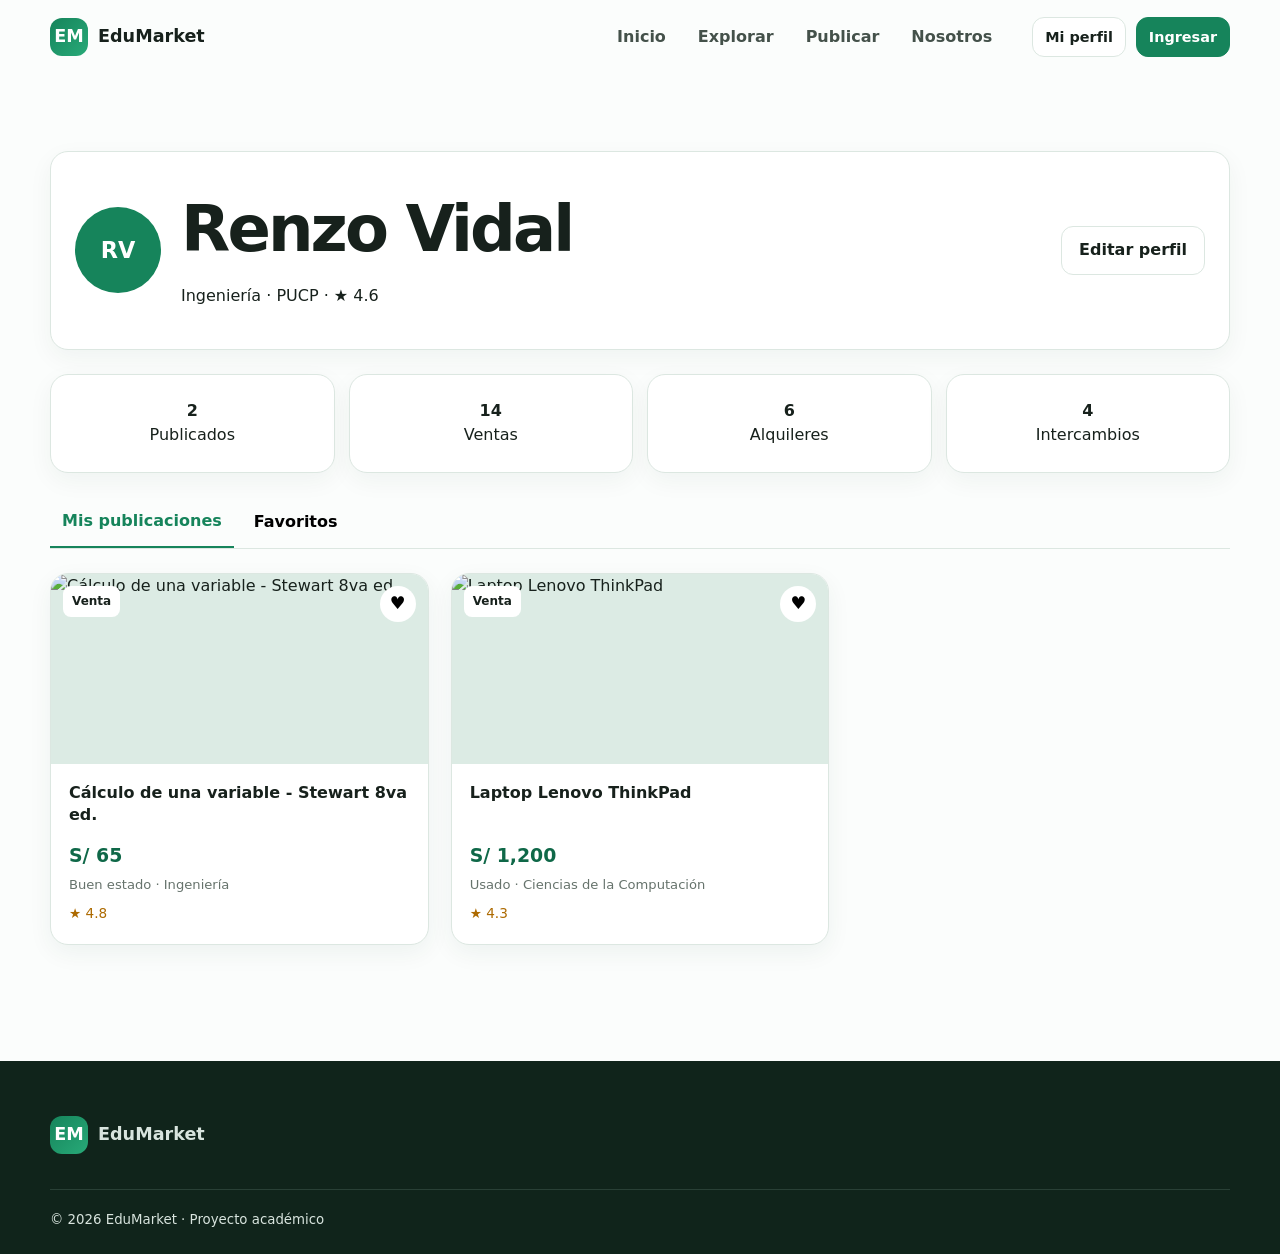
==== perfil.html @ c12ba390 "1" ====
<!doctype html><html lang="es"><head><meta charset="utf-8"><meta name="viewport" content="width=device-width,initial-scale=1"><title>Mi perfil | EduMarket</title><meta name="description" content="Gestiona tus publicaciones y materiales favoritos en EduMarket."><meta property="og:title" content="Perfil | EduMarket"><meta property="og:type" content="profile"><link rel="icon" href="assets/favicon.svg"><link rel="stylesheet" href="css/style.css"></head><body><a class="skip" href="#main">Saltar al contenido</a><header class="navbar"><div class="container nav"><a class="brand" href="index.html"><span class="mark">EM</span>EduMarket</a><nav class="links"><a href="index.html">Inicio</a><a href="explorar.html">Explorar</a><a href="publicar.html">Publicar</a><a href="nosotros.html">Nosotros</a></nav><div class="actions"><a class="btn small" href="perfil.html">Mi perfil</a><a class="btn primary small" href="login.html">Ingresar</a><button class="toggle" aria-label="Abrir menú" aria-expanded="false">☰</button></div></div></header>
<main id="main" class="section"><div class="container"><section class="panel profile-head"><div class="avatar">RV</div><div><h1>Renzo Vidal</h1><p>Ingeniería · PUCP · ★ 4.6</p></div><button class="btn" style="margin-left:auto" data-soon>Editar perfil</button></section><div class="profile-stats"><div class="panel"><strong id="published">0</strong><br>Publicados</div><div class="panel"><strong>14</strong><br>Ventas</div><div class="panel"><strong>6</strong><br>Alquileres</div><div class="panel"><strong>4</strong><br>Intercambios</div></div><div class="tabs" role="tablist"><button class="tab active" data-tab="mine" role="tab">Mis publicaciones</button><button class="tab" data-tab="favorites" role="tab">Favoritos</button></div><div class="grid" id="mine"></div><div class="grid" id="favorites" hidden></div></div></main><footer class="footer"><div class="container"><a class="brand" href="index.html"><span class="mark">EM</span>EduMarket</a><small>© 2026 EduMarket · Proyecto académico</small></div></footer>
<div class="modal-wrap" id="product-modal" role="dialog" aria-modal="true" aria-hidden="true" aria-labelledby="m-name"><div class="modal"><button class="close" data-close aria-label="Cerrar">✕</button><div class="modal-grid"><img id="m-img" src="assets/favicon.svg" alt=""><div><span class="eyebrow" id="m-type"></span><h2 id="m-name"></h2><strong class="price" id="m-price"></strong><p id="m-desc"></p><p class="meta" id="m-meta"></p><p id="m-seller"></p><button class="btn primary" id="m-action"></button></div></div></div></div><script src="js/productos.js"></script><script src="js/app.js"></script></body></html>
---- css/style.css ----
:root{--green:#16845b;--green2:#0f6848;--mint:#eaf8f2;--ink:#17211c;--muted:#66736c;--line:#dce7e1;--white:#fff;--shadow:0 14px 40px rgba(15,60,43,.11);--r:18px;--max:1180px}*{box-sizing:border-box}html{scroll-behavior:smooth}body{margin:0;font:16px/1.55 Inter,system-ui,-apple-system,Segoe UI,sans-serif;color:var(--ink);background:#fbfdfc}img{max-width:100%;display:block}a{color:inherit;text-decoration:none}button,input,select,textarea{font:inherit}button{cursor:pointer}.container{width:min(calc(100% - 32px),var(--max));margin:auto}.skip{position:fixed;left:16px;top:-70px;background:var(--ink);color:#fff;padding:10px 14px;z-index:100;border-radius:10px}.skip:focus{top:12px}.navbar{position:sticky;top:0;z-index:30;background:rgba(251,253,252,.9);backdrop-filter:blur(14px);border-bottom:1px solid transparent}.navbar.is-scrolled{border-color:var(--line);box-shadow:0 5px 20px rgba(20,50,38,.06)}.nav{height:74px;display:flex;align-items:center;gap:28px}.brand{display:flex;align-items:center;gap:10px;font-weight:800;font-size:1.1rem;margin-right:auto}.mark{display:grid;place-items:center;width:38px;height:38px;border-radius:12px;background:linear-gradient(135deg,var(--green),#28aa78);color:#fff}.links{display:flex;gap:8px}.links a{padding:9px 12px;border-radius:10px;color:#44514a;font-weight:600}.links a:hover,.links a.active{background:var(--mint);color:var(--green2)}.actions{display:flex;gap:10px}.toggle{display:none;border:0;background:transparent;font-size:1.4rem}.btn{display:inline-flex;align-items:center;justify-content:center;gap:8px;border:1px solid var(--line);border-radius:12px;padding:11px 17px;font-weight:700;background:#fff;color:var(--ink);transition:.2s}.btn:hover{transform:translateY(-2px);box-shadow:0 8px 20px rgba(15,60,43,.12)}.btn.primary{background:var(--green);border-color:var(--green);color:#fff}.btn.small{padding:8px 12px;font-size:.9rem}.hero{padding:76px 0 68px;background:radial-gradient(circle at 90% 15%,#cdf2e3 0,transparent 32%),linear-gradient(180deg,#f6fcf9,#fff)}.hero-grid{display:grid;grid-template-columns:1.08fr .92fr;align-items:center;gap:60px}.eyebrow{display:inline-block;color:var(--green2);background:var(--mint);padding:7px 11px;border-radius:999px;font-size:.82rem;font-weight:800;text-transform:uppercase;letter-spacing:.06em}h1,h2,h3,h4,p{margin-top:0}h1{font-size:clamp(2.4rem,5vw,4.35rem);line-height:1.06;letter-spacing:-.045em;margin:20px 0}.accent{color:var(--green)}.lead{font-size:1.14rem;color:var(--muted);max-width:650px}.cta{display:flex;gap:12px;flex-wrap:wrap;margin:28px 0}.stats{display:flex;gap:30px;margin-top:30px}.stat strong{display:block;font-size:1.45rem}.stat span{color:var(--muted);font-size:.86rem}.showcase{display:grid;grid-template-columns:1fr 1fr;gap:16px}.showcase .card:first-child{grid-column:span 2}.section{padding:76px 0}.alt{background:#f1f8f5}.heading{max-width:680px;margin:0 auto 36px;text-align:center}.heading h1,.heading h2{font-size:clamp(2rem,4vw,3rem);letter-spacing:-.035em;margin:15px 0 10px}.heading p{color:var(--muted)}.features,.steps,.about{display:grid;grid-template-columns:repeat(4,1fr);gap:18px}.feature,.step,.panel{background:#fff;border:1px solid var(--line);border-radius:var(--r);padding:24px;box-shadow:0 8px 24px rgba(15,60,43,.05)}.feature i,.step i{font-style:normal;display:grid;place-items:center;width:44px;height:44px;border-radius:13px;background:var(--mint);color:var(--green2);font-weight:800}.grid{display:grid;grid-template-columns:repeat(3,1fr);gap:22px}.card{background:#fff;border:1px solid var(--line);border-radius:var(--r);overflow:hidden;box-shadow:0 8px 25px rgba(15,60,43,.06);transition:.22s}.card:hover{transform:translateY(-4px);box-shadow:var(--shadow)}.card-img{height:190px;position:relative;background:#dcebe4;overflow:hidden}.card-img img{width:100%;height:100%;object-fit:cover}.badge{position:absolute;left:12px;top:12px;background:#fff;padding:6px 9px;border-radius:8px;font-size:.75rem;font-weight:800}.fav{position:absolute;right:12px;top:12px;border:0;background:#fff;width:36px;height:36px;border-radius:50%;font-size:1.1rem}.fav.active{color:#d72e56}.card-body{padding:18px}.card h3{font-size:1rem;line-height:1.35;min-height:43px}.price{display:block;color:var(--green2);font-size:1.18rem;font-weight:800}.meta{display:block;color:var(--muted);font-size:.82rem;margin:5px 0}.rating{color:#ad6a00;font-size:.85rem}.toolbar{padding:36px 0 18px}.filters{display:grid;grid-template-columns:2fr repeat(3,1fr);gap:12px}.control{width:100%;border:1px solid var(--line);border-radius:12px;padding:12px 14px;background:#fff;color:var(--ink)}.chips{display:flex;gap:8px;overflow:auto;padding:14px 0}.chip{white-space:nowrap;border:1px solid var(--line);background:#fff;border-radius:999px;padding:8px 12px}.chip.active{background:var(--green);color:#fff;border-color:var(--green)}.result{color:var(--muted);margin-bottom:18px}.form-layout{display:grid;grid-template-columns:1.15fr .85fr;gap:30px}.form-grid{display:grid;grid-template-columns:1fr 1fr;gap:16px}.group{display:flex;flex-direction:column;gap:7px}.group.full{grid-column:1/-1}.group label{font-weight:700;font-size:.9rem}.types{display:flex;gap:12px;flex-wrap:wrap}.upload{border:2px dashed #b7cec2;border-radius:15px;padding:25px;text-align:center;background:#f7fbf9}.profile-head{display:flex;align-items:center;gap:20px}.avatar{display:grid;place-items:center;width:86px;height:86px;border-radius:50%;background:var(--green);color:#fff;font-size:1.4rem;font-weight:800}.profile-stats{display:grid;grid-template-columns:repeat(4,1fr);gap:14px;margin:24px 0}.profile-stats .panel{text-align:center}.tabs{display:flex;gap:8px;border-bottom:1px solid var(--line);margin-bottom:24px}.tab{border:0;background:transparent;padding:12px;font-weight:700}.tab.active{color:var(--green);border-bottom:2px solid var(--green)}.login{min-height:70vh;display:grid;place-items:center;padding:50px 16px}.login .panel{width:min(100%,440px)}.footer{background:#10241b;color:#d8e4de;padding:55px 0 24px;margin-top:40px}.footer-grid{display:grid;grid-template-columns:2fr repeat(3,1fr);gap:28px}.footer a{color:#d8e4de}.footer small{display:block;border-top:1px solid #294036;margin-top:35px;padding-top:20px}.modal-wrap{display:none;position:fixed;inset:0;z-index:60;background:rgba(5,20,14,.68);padding:20px;place-items:center}.modal-wrap.open{display:grid}.modal{background:#fff;width:min(900px,100%);max-height:90vh;overflow:auto;border-radius:22px;padding:25px;position:relative}.modal-grid{display:grid;grid-template-columns:1fr 1fr;gap:24px}.modal-grid img{width:100%;height:360px;object-fit:cover;border-radius:15px}.close{position:absolute;right:14px;top:14px;border:0;background:#fff;border-radius:50%;width:38px;height:38px}.toast{position:fixed;right:20px;bottom:20px;background:#10241b;color:#fff;border-radius:12px;padding:13px 18px;z-index:80;opacity:0;transform:translateY(12px);pointer-events:none;transition:.2s}.toast.show{opacity:1;transform:none}.empty{grid-column:1/-1;text-align:center;padding:40px;color:var(--muted)}:focus-visible{outline:3px solid #52c795;outline-offset:3px}@media(max-width:900px){.links{display:none;position:absolute;left:16px;right:16px;top:68px;background:#fff;border:1px solid var(--line);padding:10px;border-radius:14px;box-shadow:var(--shadow);flex-direction:column}.links.open{display:flex}.toggle{display:block}.actions .btn:first-child{display:none}.hero-grid,.form-layout{grid-template-columns:1fr}.features,.steps{grid-template-columns:1fr 1fr}.grid{grid-template-columns:1fr 1fr}.filters{grid-template-columns:1fr 1fr}.footer-grid{grid-template-columns:1fr 1fr}.showcase{max-width:620px}}@media(max-width:580px){.actions .primary{display:none}.hero{padding-top:45px}.stats{gap:16px;justify-content:space-between}.stat span{font-size:.73rem}.features,.steps,.grid,.filters,.form-grid,.profile-stats,.footer-grid,.modal-grid{grid-template-columns:1fr}.card-img{height:220px}.profile-head{align-items:flex-start;flex-wrap:wrap}.modal-grid img{height:230px}}
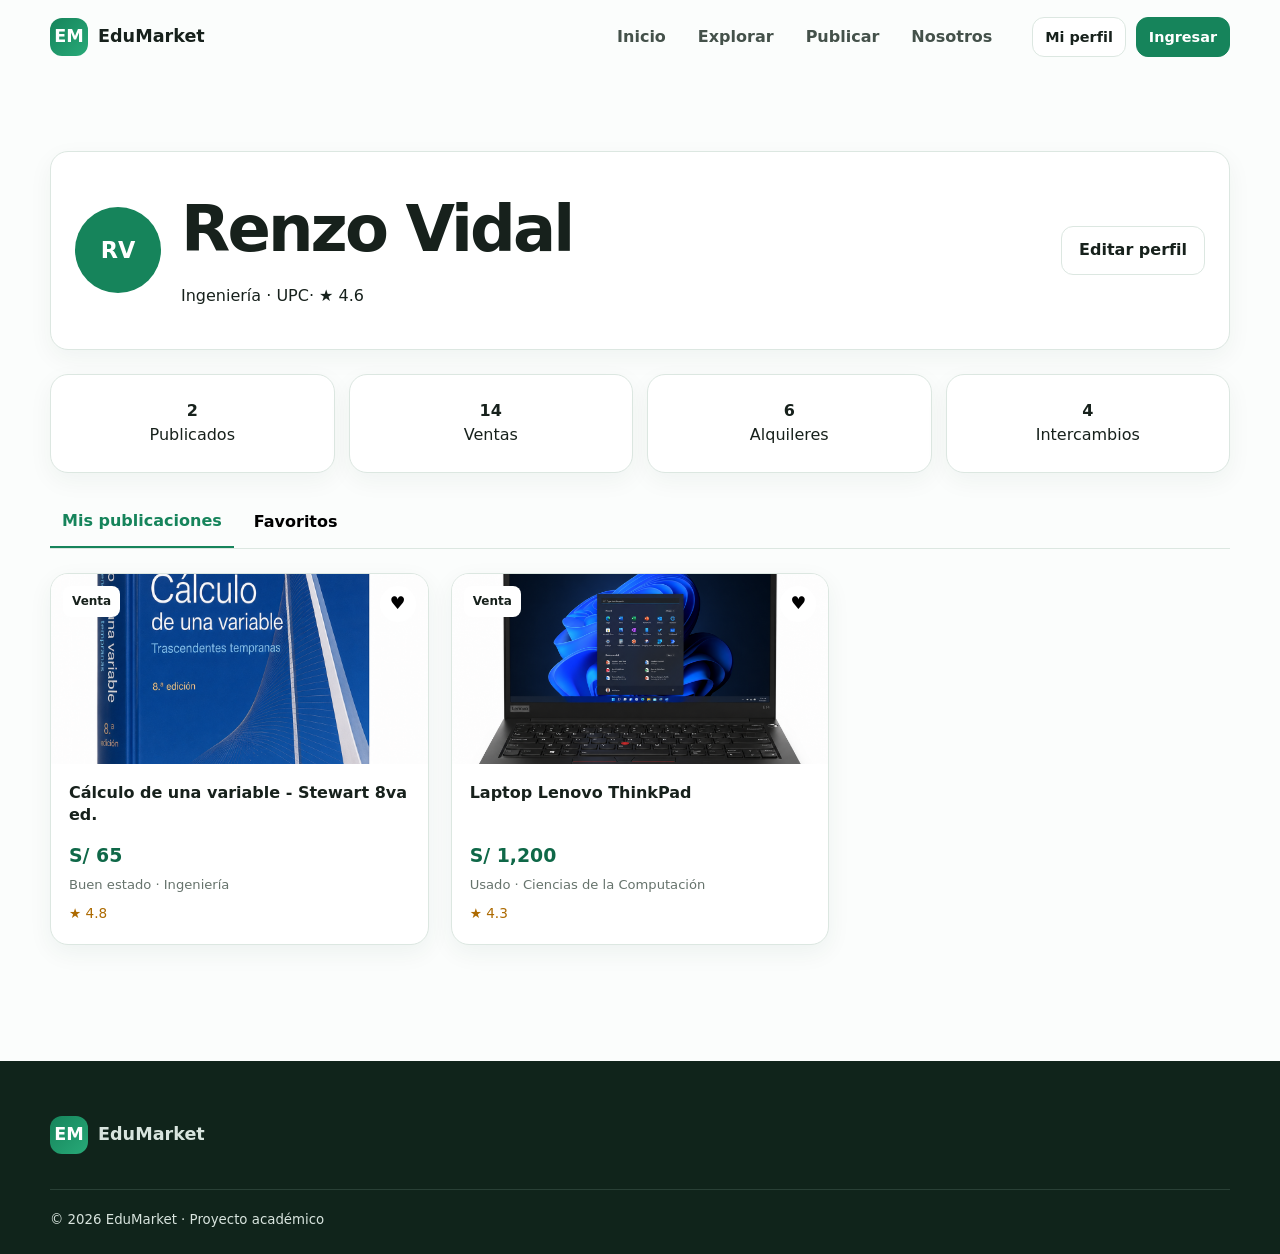
==== commit b95c6ffc: "Update perfil.html" ====
--- a/perfil.html
+++ b/perfil.html
@@ -1,3 +1,3 @@
 <!doctype html><html lang="es"><head><meta charset="utf-8"><meta name="viewport" content="width=device-width,initial-scale=1"><title>Mi perfil | EduMarket</title><meta name="description" content="Gestiona tus publicaciones y materiales favoritos en EduMarket."><meta property="og:title" content="Perfil | EduMarket"><meta property="og:type" content="profile"><link rel="icon" href="assets/favicon.svg"><link rel="stylesheet" href="css/style.css"></head><body><a class="skip" href="#main">Saltar al contenido</a><header class="navbar"><div class="container nav"><a class="brand" href="index.html"><span class="mark">EM</span>EduMarket</a><nav class="links"><a href="index.html">Inicio</a><a href="explorar.html">Explorar</a><a href="publicar.html">Publicar</a><a href="nosotros.html">Nosotros</a></nav><div class="actions"><a class="btn small" href="perfil.html">Mi perfil</a><a class="btn primary small" href="login.html">Ingresar</a><button class="toggle" aria-label="Abrir menú" aria-expanded="false">☰</button></div></div></header>
-<main id="main" class="section"><div class="container"><section class="panel profile-head"><div class="avatar">RV</div><div><h1>Renzo Vidal</h1><p>Ingeniería · PUCP · ★ 4.6</p></div><button class="btn" style="margin-left:auto" data-soon>Editar perfil</button></section><div class="profile-stats"><div class="panel"><strong id="published">0</strong><br>Publicados</div><div class="panel"><strong>14</strong><br>Ventas</div><div class="panel"><strong>6</strong><br>Alquileres</div><div class="panel"><strong>4</strong><br>Intercambios</div></div><div class="tabs" role="tablist"><button class="tab active" data-tab="mine" role="tab">Mis publicaciones</button><button class="tab" data-tab="favorites" role="tab">Favoritos</button></div><div class="grid" id="mine"></div><div class="grid" id="favorites" hidden></div></div></main><footer class="footer"><div class="container"><a class="brand" href="index.html"><span class="mark">EM</span>EduMarket</a><small>© 2026 EduMarket · Proyecto académico</small></div></footer>
+<main id="main" class="section"><div class="container"><section class="panel profile-head"><div class="avatar">RV</div><div><h1>Renzo Vidal</h1><p>Ingeniería · UPC· ★ 4.6</p></div><button class="btn" style="margin-left:auto" data-soon>Editar perfil</button></section><div class="profile-stats"><div class="panel"><strong id="published">0</strong><br>Publicados</div><div class="panel"><strong>14</strong><br>Ventas</div><div class="panel"><strong>6</strong><br>Alquileres</div><div class="panel"><strong>4</strong><br>Intercambios</div></div><div class="tabs" role="tablist"><button class="tab active" data-tab="mine" role="tab">Mis publicaciones</button><button class="tab" data-tab="favorites" role="tab">Favoritos</button></div><div class="grid" id="mine"></div><div class="grid" id="favorites" hidden></div></div></main><footer class="footer"><div class="container"><a class="brand" href="index.html"><span class="mark">EM</span>EduMarket</a><small>© 2026 EduMarket · Proyecto académico</small></div></footer>
 <div class="modal-wrap" id="product-modal" role="dialog" aria-modal="true" aria-hidden="true" aria-labelledby="m-name"><div class="modal"><button class="close" data-close aria-label="Cerrar">✕</button><div class="modal-grid"><img id="m-img" src="assets/favicon.svg" alt=""><div><span class="eyebrow" id="m-type"></span><h2 id="m-name"></h2><strong class="price" id="m-price"></strong><p id="m-desc"></p><p class="meta" id="m-meta"></p><p id="m-seller"></p><button class="btn primary" id="m-action"></button></div></div></div></div><script src="js/productos.js"></script><script src="js/app.js"></script></body></html>
